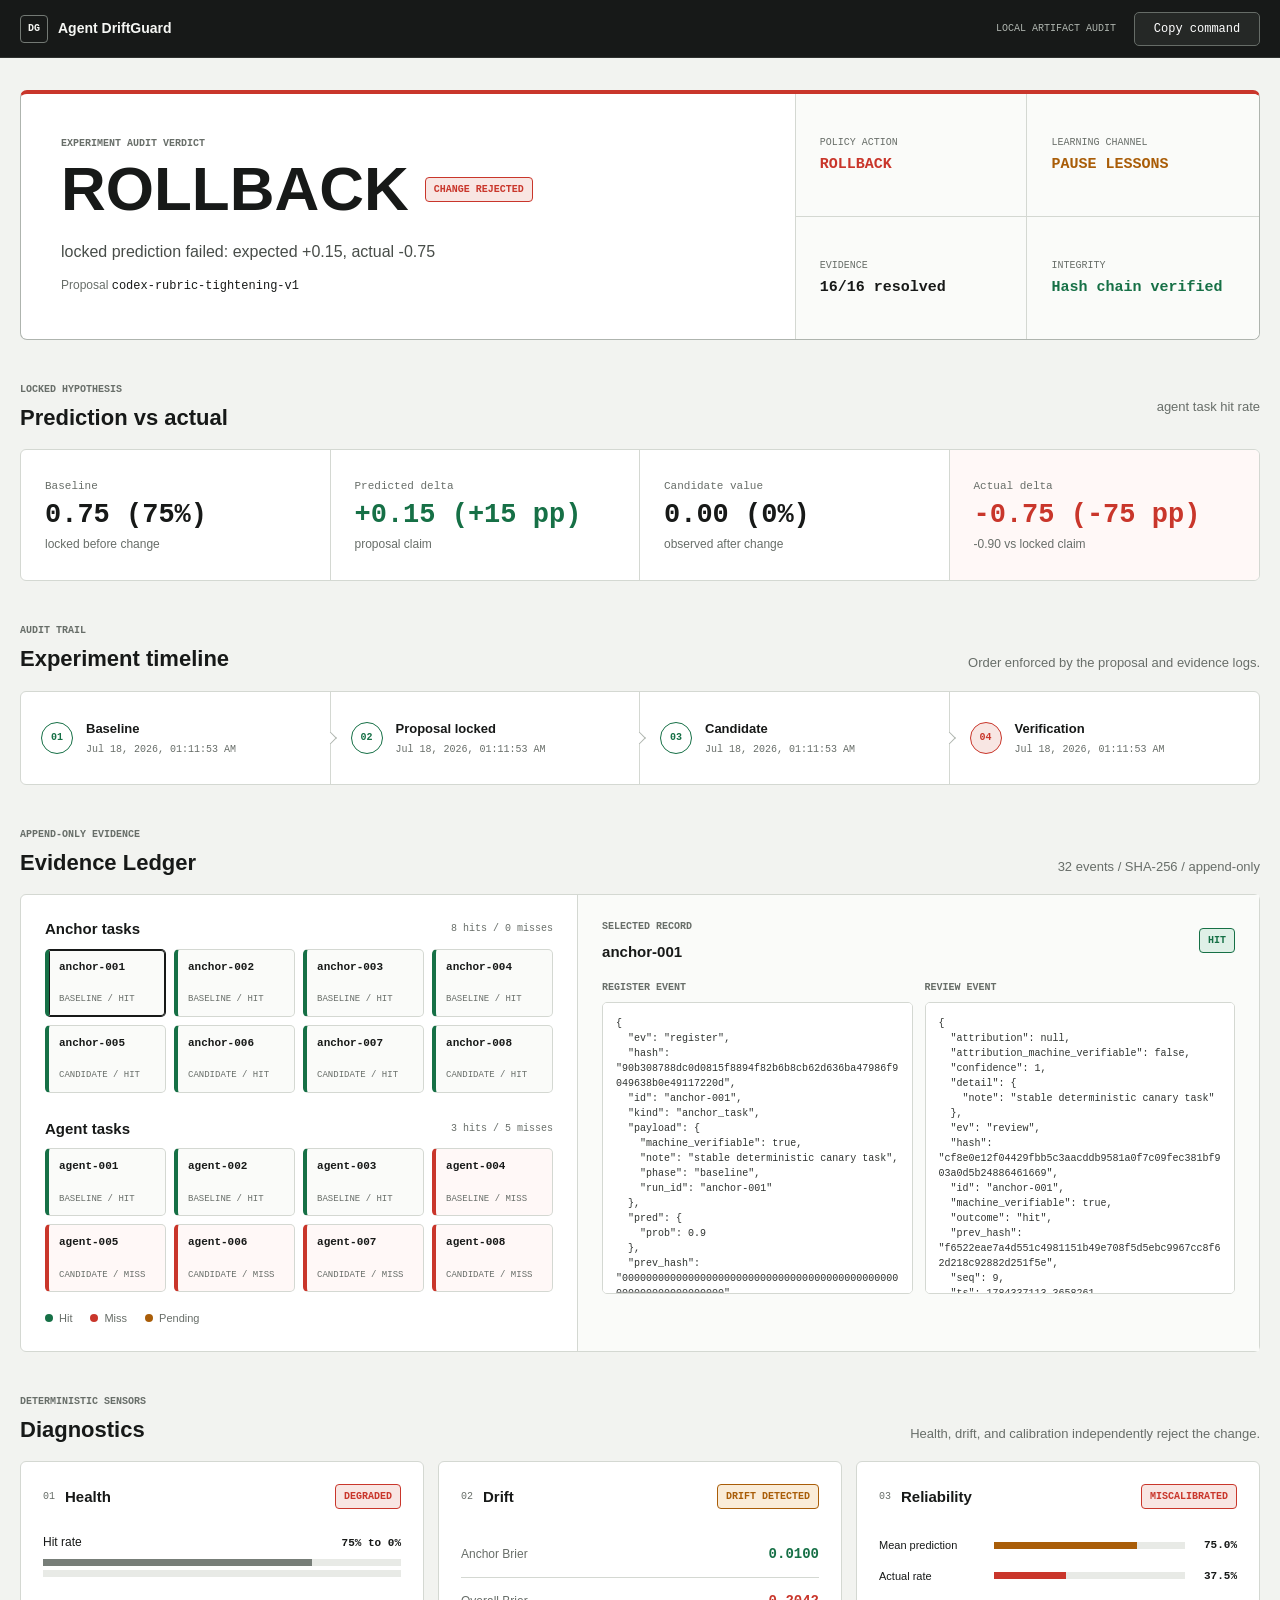
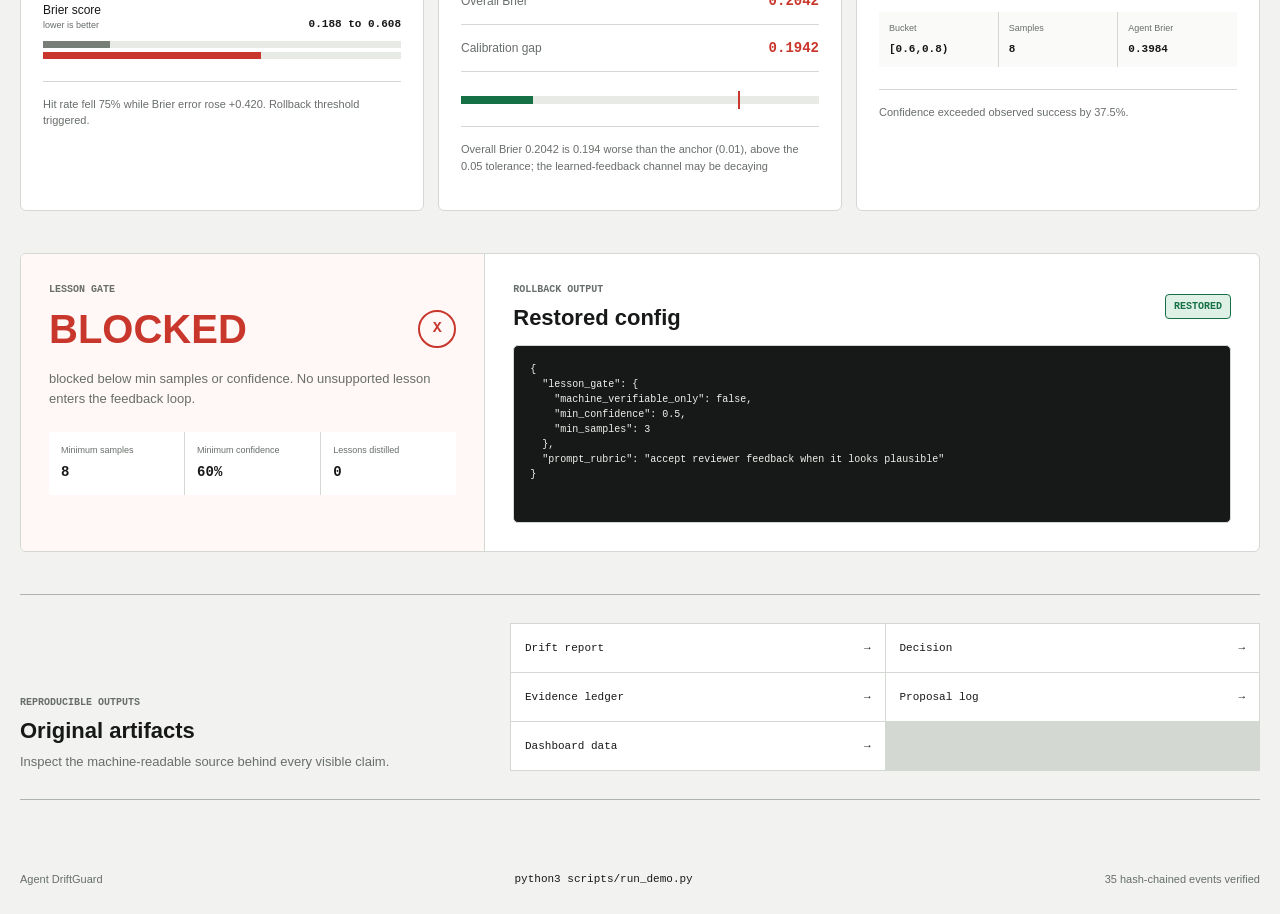
==== web/index.html @ ae014aee "Build Agent DriftGuard submission" ====
<!doctype html>
<html lang="en">
<head>
  <meta charset="utf-8">
  <meta name="viewport" content="width=device-width, initial-scale=1">
  <meta name="color-scheme" content="light">
  <title>Agent DriftGuard | Experiment Audit</title>
  <link rel="stylesheet" href="styles.css">
  <script defer src="../artifacts/dashboard-data.js"></script>
  <script defer src="app.js"></script>
</head>
<body>
  <header class="app-header">
    <div class="header-inner">
      <a class="brand" href="#top" aria-label="Agent DriftGuard home">
        <span class="brand-mark" aria-hidden="true">DG</span>
        <span>Agent DriftGuard</span>
      </a>
      <div class="header-actions">
        <span class="local-label">LOCAL ARTIFACT AUDIT</span>
        <button class="copy-button" id="copy-command" type="button" title="Copy demo command">
          Copy command
        </button>
      </div>
    </div>
  </header>

  <main id="top">
    <div class="data-alert" id="data-alert" role="alert" hidden>
      <strong>Dashboard data unavailable.</strong>
      <span id="data-alert-detail">Expected ../artifacts/dashboard-data.js to define window.DRIFTGUARD_DATA.</span>
    </div>

    <section class="verdict-band" id="verdict-band" aria-labelledby="verdict-heading">
      <div class="verdict-main">
        <p class="eyebrow">EXPERIMENT AUDIT VERDICT</p>
        <div class="verdict-heading-row">
          <h1 id="verdict-heading">Loading verdict</h1>
          <span class="status-badge status-danger" id="proposal-status">PENDING</span>
        </div>
        <p class="verdict-summary" id="verdict-summary">Reading deterministic evidence from local artifacts.</p>
        <p class="experiment-id">Proposal <code id="proposal-id">Unavailable</code></p>
      </div>
      <dl class="verdict-facts" aria-label="Verdict summary">
        <div>
          <dt>Policy action</dt>
          <dd class="danger-text" id="action-value">ROLLBACK</dd>
        </div>
        <div>
          <dt>Learning channel</dt>
          <dd class="warning-text" id="lesson-action">PAUSE LESSONS</dd>
        </div>
        <div>
          <dt>Evidence</dt>
          <dd id="resolution-count">--/-- resolved</dd>
        </div>
        <div>
          <dt>Integrity</dt>
          <dd class="success-text" id="chain-status">Checking hash chain</dd>
        </div>
      </dl>
    </section>

    <section class="prediction-section" aria-labelledby="prediction-title">
      <div class="section-heading compact-heading">
        <div>
          <p class="eyebrow">LOCKED HYPOTHESIS</p>
          <h2 id="prediction-title">Prediction vs actual</h2>
        </div>
        <p id="metric-name">Metric unavailable</p>
      </div>
      <div class="metric-strip">
        <div class="metric-cell">
          <span class="metric-label">Baseline</span>
          <strong id="baseline-value">--</strong>
          <span class="metric-note">locked before change</span>
        </div>
        <div class="metric-cell">
          <span class="metric-label">Predicted delta</span>
          <strong class="success-text" id="predicted-delta">--</strong>
          <span class="metric-note">proposal claim</span>
        </div>
        <div class="metric-cell">
          <span class="metric-label">Candidate value</span>
          <strong id="candidate-value">--</strong>
          <span class="metric-note">observed after change</span>
        </div>
        <div class="metric-cell metric-cell-alert">
          <span class="metric-label">Actual delta</span>
          <strong class="danger-text" id="actual-delta">--</strong>
          <span class="metric-note" id="prediction-miss">awaiting verification</span>
        </div>
      </div>
    </section>

    <section class="timeline-section" aria-labelledby="timeline-title">
      <div class="section-heading">
        <div>
          <p class="eyebrow">AUDIT TRAIL</p>
          <h2 id="timeline-title">Experiment timeline</h2>
        </div>
        <p>Order enforced by the proposal and evidence logs.</p>
      </div>
      <ol class="timeline">
        <li class="timeline-step is-complete">
          <span class="step-index">01</span>
          <div><strong>Baseline</strong><span id="time-baseline">Timestamp unavailable</span></div>
        </li>
        <li class="timeline-step is-complete">
          <span class="step-index">02</span>
          <div><strong>Proposal locked</strong><span id="time-proposal">Timestamp unavailable</span></div>
        </li>
        <li class="timeline-step is-complete">
          <span class="step-index">03</span>
          <div><strong>Candidate</strong><span id="time-candidate">Timestamp unavailable</span></div>
        </li>
        <li class="timeline-step is-danger" id="verification-step">
          <span class="step-index">04</span>
          <div><strong>Verification</strong><span id="time-verification">Timestamp unavailable</span></div>
        </li>
      </ol>
    </section>

    <section class="ledger-section" aria-labelledby="ledger-title">
      <div class="section-heading">
        <div>
          <p class="eyebrow">APPEND-ONLY EVIDENCE</p>
          <h2 id="ledger-title">Evidence Ledger</h2>
        </div>
        <p id="ledger-meta">Waiting for ledger events.</p>
      </div>
      <div class="ledger-layout">
        <div class="ledger-matrix" aria-label="Evidence records">
          <div class="ledger-group">
            <div class="group-heading">
              <h3>Anchor tasks</h3>
              <span id="anchor-summary">0 records</span>
            </div>
            <div class="evidence-grid" id="anchor-grid"></div>
          </div>
          <div class="ledger-group">
            <div class="group-heading">
              <h3>Agent tasks</h3>
              <span id="agent-summary">0 records</span>
            </div>
            <div class="evidence-grid" id="agent-grid"></div>
          </div>
          <div class="ledger-legend" aria-label="Evidence status legend">
            <span><i class="legend-dot hit"></i>Hit</span>
            <span><i class="legend-dot miss"></i>Miss</span>
            <span><i class="legend-dot pending"></i>Pending</span>
          </div>
        </div>

        <aside class="event-inspector" aria-labelledby="inspector-title">
          <div class="inspector-header">
            <div>
              <p class="eyebrow">SELECTED RECORD</p>
              <h3 id="inspector-title">Select an evidence tile</h3>
            </div>
            <span class="status-badge status-neutral" id="inspector-outcome">EMPTY</span>
          </div>
          <div class="event-columns">
            <div>
              <h4>Register event</h4>
              <pre id="register-event">No register event selected.</pre>
            </div>
            <div>
              <h4>Review event</h4>
              <pre id="review-event">No review event selected.</pre>
            </div>
          </div>
        </aside>
      </div>
    </section>

    <section class="diagnostics-section" aria-labelledby="diagnostics-title">
      <div class="section-heading">
        <div>
          <p class="eyebrow">DETERMINISTIC SENSORS</p>
          <h2 id="diagnostics-title">Diagnostics</h2>
        </div>
        <p id="diagnostics-summary">Health, drift, and calibration evaluate the change independently.</p>
      </div>
      <div class="diagnostic-grid">
        <article class="diagnostic-card">
          <div class="card-heading">
            <div><span class="card-index">01</span><h3>Health</h3></div>
            <span class="status-badge status-danger" id="health-status">DEGRADED</span>
          </div>
          <div class="comparison-block">
            <div class="comparison-label"><span>Hit rate</span><strong id="hit-rate-values">-- to --</strong></div>
            <div class="bar-track"><span class="bar prior" id="hit-rate-prior-bar"></span></div>
            <div class="bar-track"><span class="bar danger" id="hit-rate-recent-bar"></span></div>
          </div>
          <div class="comparison-block">
            <div class="comparison-label"><span>Brier score <small>lower is better</small></span><strong id="brier-values">-- to --</strong></div>
            <div class="bar-track"><span class="bar prior" id="brier-prior-bar"></span></div>
            <div class="bar-track"><span class="bar danger" id="brier-recent-bar"></span></div>
          </div>
          <p class="diagnostic-note" id="health-note">Health signals unavailable.</p>
        </article>

        <article class="diagnostic-card">
          <div class="card-heading">
            <div><span class="card-index">02</span><h3>Drift</h3></div>
            <span class="status-badge status-warning" id="drift-status">CHECKING</span>
          </div>
          <dl class="stat-list">
            <div><dt>Anchor Brier</dt><dd class="success-text" id="anchor-brier">--</dd></div>
            <div><dt>Overall Brier</dt><dd class="danger-text" id="overall-brier">--</dd></div>
            <div><dt>Calibration gap</dt><dd class="danger-text" id="drift-gap">--</dd></div>
          </dl>
          <div class="gap-scale" aria-hidden="true">
            <span class="gap-tolerance"></span>
            <span class="gap-marker" id="gap-marker"></span>
          </div>
          <p class="diagnostic-note" id="drift-note">Drift signals unavailable.</p>
        </article>

        <article class="diagnostic-card">
          <div class="card-heading">
            <div><span class="card-index">03</span><h3>Reliability</h3></div>
            <span class="status-badge status-danger" id="reliability-status">MISCALIBRATED</span>
          </div>
          <div class="reliability-chart" aria-label="Predicted versus actual success rate">
            <div class="reliability-row">
              <span>Mean prediction</span>
              <div class="bar-track"><span class="bar warning" id="reliability-pred-bar"></span></div>
              <strong id="reliability-pred">--</strong>
            </div>
            <div class="reliability-row">
              <span>Actual rate</span>
              <div class="bar-track"><span class="bar danger" id="reliability-actual-bar"></span></div>
              <strong id="reliability-actual">--</strong>
            </div>
          </div>
          <dl class="mini-stats">
            <div><dt>Bucket</dt><dd id="reliability-bucket">--</dd></div>
            <div><dt>Samples</dt><dd id="reliability-samples">--</dd></div>
            <div><dt>Agent Brier</dt><dd id="agent-brier">--</dd></div>
          </dl>
          <p class="diagnostic-note" id="reliability-note">Reliability data unavailable.</p>
        </article>
      </div>
    </section>

    <section class="decision-section" aria-labelledby="decision-title">
      <div class="lesson-panel" id="lesson-panel">
        <p class="eyebrow">LESSON GATE</p>
        <div class="gate-verdict" id="gate-verdict">
          <h2 id="decision-title">BLOCKED</h2>
          <span class="gate-icon" id="gate-icon" aria-hidden="true">X</span>
        </div>
        <p id="lesson-gate-reason">No lesson enters the feedback loop.</p>
        <dl class="gate-stats">
          <div><dt>Minimum samples</dt><dd id="minimum-samples">--</dd></div>
          <div><dt>Minimum confidence</dt><dd id="minimum-confidence">--</dd></div>
          <div><dt>Lessons distilled</dt><dd id="lessons-distilled">--</dd></div>
        </dl>
      </div>
      <div class="config-panel">
        <div class="section-heading compact-heading">
          <div>
            <p class="eyebrow" id="config-eyebrow">ROLLBACK OUTPUT</p>
            <h2 id="config-title">Restored config</h2>
          </div>
          <span class="status-badge status-success" id="config-status">RESTORED</span>
        </div>
        <pre id="restored-config">Restored config unavailable.</pre>
      </div>
    </section>

    <section class="artifacts-section" aria-labelledby="artifacts-title">
      <div>
        <p class="eyebrow">REPRODUCIBLE OUTPUTS</p>
        <h2 id="artifacts-title">Original artifacts</h2>
        <p>Inspect the machine-readable source behind every visible claim.</p>
      </div>
      <nav class="artifact-links" aria-label="Original artifact files">
        <a href="../artifacts/drift-report.json">Drift report <span aria-hidden="true">&rarr;</span></a>
        <a href="../artifacts/decision.md">Decision <span aria-hidden="true">&rarr;</span></a>
        <a href="../artifacts/demo-ledger.jsonl">Evidence ledger <span aria-hidden="true">&rarr;</span></a>
        <a href="../artifacts/proposal-log.jsonl">Proposal log <span aria-hidden="true">&rarr;</span></a>
        <a href="../artifacts/dashboard-data.js">Dashboard data <span aria-hidden="true">&rarr;</span></a>
      </nav>
    </section>
  </main>

  <footer>
    <span>Agent DriftGuard</span>
    <code id="command-display">python3 scripts/run_demo.py</code>
    <span id="integrity-footer">Local deterministic audit</span>
  </footer>

  <noscript>
    <div class="noscript-message">JavaScript is required to render the local audit artifact.</div>
  </noscript>
</body>
</html>
---- web/styles.css ----
:root {
  --bg: #f2f3f0;
  --surface: #ffffff;
  --surface-muted: #e8eae6;
  --ink: #171918;
  --muted: #686e69;
  --line: #d4d8d2;
  --line-strong: #aeb4ae;
  --danger: #c9362b;
  --danger-soft: #f8e6e3;
  --warning: #a95d08;
  --warning-soft: #faecd8;
  --success: #167046;
  --success-soft: #dff0e7;
  --neutral: #4f5651;
  --mono: "SFMono-Regular", Consolas, "Liberation Mono", monospace;
  --sans: Inter, ui-sans-serif, -apple-system, BlinkMacSystemFont, "Segoe UI", sans-serif;
}

* {
  box-sizing: border-box;
}

html {
  scroll-behavior: smooth;
}

body {
  margin: 0;
  background: var(--bg);
  color: var(--ink);
  font-family: var(--sans);
  font-size: 15px;
  line-height: 1.5;
}

button,
a {
  font: inherit;
}

button:focus-visible,
a:focus-visible {
  outline: 3px solid rgba(22, 112, 70, 0.28);
  outline-offset: 2px;
}

.app-header {
  position: sticky;
  top: 0;
  z-index: 20;
  height: 58px;
  border-bottom: 1px solid #2e312f;
  background: #171918;
  color: #f6f7f4;
}

.header-inner {
  width: min(1240px, calc(100% - 40px));
  height: 100%;
  margin: 0 auto;
  display: flex;
  align-items: center;
  justify-content: space-between;
  gap: 24px;
}

.brand {
  display: inline-flex;
  align-items: center;
  gap: 10px;
  color: inherit;
  font-size: 14px;
  font-weight: 680;
  text-decoration: none;
}

.brand-mark {
  display: grid;
  width: 28px;
  height: 28px;
  place-items: center;
  border: 1px solid #737974;
  border-radius: 4px;
  font-family: var(--mono);
  font-size: 10px;
  letter-spacing: 0;
}

.header-actions {
  display: flex;
  align-items: center;
  gap: 18px;
}

.local-label {
  color: #aeb4ae;
  font-family: var(--mono);
  font-size: 10px;
  letter-spacing: 0;
}

.copy-button {
  width: 126px;
  height: 34px;
  border: 1px solid #666c67;
  border-radius: 5px;
  background: #252826;
  color: #ffffff;
  cursor: pointer;
  font-family: var(--mono);
  font-size: 12px;
}

.copy-button:hover {
  border-color: #aeb4ae;
  background: #303431;
}

main,
footer {
  width: min(1240px, calc(100% - 40px));
  margin-inline: auto;
}

main {
  padding: 32px 0 44px;
}

.data-alert {
  display: flex;
  gap: 10px;
  margin-bottom: 20px;
  padding: 13px 16px;
  border: 1px solid var(--danger);
  border-radius: 6px;
  background: var(--danger-soft);
  color: #72231d;
}

.data-alert[hidden] {
  display: none;
}

.verdict-band {
  display: grid;
  grid-template-columns: minmax(0, 1.25fr) minmax(420px, 0.75fr);
  min-height: 250px;
  overflow: hidden;
  border: 1px solid var(--line-strong);
  border-top: 4px solid var(--danger);
  border-radius: 7px;
  background: var(--surface);
}

.verdict-band.is-success {
  border-top-color: var(--success);
}

.verdict-main {
  display: flex;
  min-width: 0;
  flex-direction: column;
  justify-content: center;
  padding: 34px 40px 36px;
}

.eyebrow {
  margin: 0 0 8px;
  color: var(--muted);
  font-family: var(--mono);
  font-size: 10px;
  font-weight: 700;
  letter-spacing: 0;
}

.verdict-heading-row {
  display: flex;
  align-items: center;
  gap: 16px;
}

h1,
h2,
h3,
h4,
p {
  overflow-wrap: anywhere;
}

h1,
h2,
h3,
h4 {
  margin: 0;
  letter-spacing: 0;
}

h1 {
  font-size: 62px;
  font-weight: 760;
  line-height: 0.98;
}

h2 {
  font-size: 22px;
  line-height: 1.2;
}

h3 {
  font-size: 15px;
  line-height: 1.3;
}

h4 {
  font-family: var(--mono);
  font-size: 10px;
  text-transform: uppercase;
}

.verdict-summary {
  max-width: 700px;
  margin: 20px 0 12px;
  color: #484d49;
  font-size: 16px;
}

.experiment-id {
  margin: 0;
  color: var(--muted);
  font-size: 12px;
}

code,
pre {
  font-family: var(--mono);
}

.experiment-id code {
  color: var(--ink);
}

.verdict-facts {
  display: grid;
  grid-template-columns: 1fr 1fr;
  margin: 0;
  border-left: 1px solid var(--line);
  background: #fafbf9;
}

.verdict-facts > div {
  display: flex;
  min-width: 0;
  min-height: 112px;
  flex-direction: column;
  justify-content: center;
  padding: 20px 24px;
  border-bottom: 1px solid var(--line);
}

.verdict-facts > div:nth-child(odd) {
  border-right: 1px solid var(--line);
}

.verdict-facts > div:nth-last-child(-n + 2) {
  border-bottom: 0;
}

dt,
.metric-label,
.metric-note {
  color: var(--muted);
}

.verdict-facts dt {
  margin-bottom: 6px;
  font-family: var(--mono);
  font-size: 10px;
  text-transform: uppercase;
}

.verdict-facts dd {
  margin: 0;
  font-family: var(--mono);
  font-size: 15px;
  font-weight: 700;
  line-height: 1.25;
}

.status-badge {
  display: inline-flex;
  min-height: 25px;
  flex: 0 0 auto;
  align-items: center;
  justify-content: center;
  padding: 4px 8px;
  border: 1px solid currentColor;
  border-radius: 4px;
  font-family: var(--mono);
  font-size: 10px;
  font-weight: 700;
  letter-spacing: 0;
}

.status-danger { background: var(--danger-soft); color: var(--danger); }
.status-warning { background: var(--warning-soft); color: var(--warning); }
.status-success { background: var(--success-soft); color: var(--success); }
.status-neutral { background: var(--surface-muted); color: var(--neutral); }
.danger-text { color: var(--danger) !important; }
.warning-text { color: var(--warning) !important; }
.success-text { color: var(--success) !important; }

.prediction-section,
.timeline-section,
.ledger-section,
.diagnostics-section,
.decision-section,
.artifacts-section {
  margin-top: 42px;
}

.section-heading {
  display: flex;
  align-items: end;
  justify-content: space-between;
  gap: 24px;
  margin-bottom: 18px;
}

.section-heading > p {
  max-width: 500px;
  margin: 0;
  color: var(--muted);
  font-size: 13px;
  text-align: right;
}

.compact-heading {
  align-items: center;
}

.metric-strip {
  display: grid;
  grid-template-columns: repeat(4, minmax(0, 1fr));
  overflow: hidden;
  border: 1px solid var(--line);
  border-radius: 6px;
  background: var(--surface);
}

.metric-cell {
  display: flex;
  min-width: 0;
  min-height: 130px;
  flex-direction: column;
  justify-content: center;
  padding: 20px 24px;
  border-right: 1px solid var(--line);
}

.metric-cell:last-child {
  border-right: 0;
}

.metric-cell-alert {
  background: #fff8f7;
}

.metric-cell-alert.is-success {
  background: #f3faf6;
}

.metric-label {
  font-family: var(--mono);
  font-size: 11px;
}

.metric-cell strong {
  margin: 5px 0 3px;
  font-family: var(--mono);
  font-size: 27px;
  line-height: 1.2;
}

.metric-note {
  min-height: 18px;
  font-size: 12px;
}

.timeline {
  display: grid;
  grid-template-columns: repeat(4, minmax(0, 1fr));
  margin: 0;
  padding: 0;
  border: 1px solid var(--line);
  border-radius: 6px;
  background: var(--surface);
  list-style: none;
}

.timeline-step {
  position: relative;
  display: grid;
  min-width: 0;
  min-height: 92px;
  grid-template-columns: 34px minmax(0, 1fr);
  align-items: center;
  gap: 11px;
  padding: 17px 20px;
  border-right: 1px solid var(--line);
}

.timeline-step:last-child {
  border-right: 0;
}

.timeline-step::after {
  position: absolute;
  top: 50%;
  right: -5px;
  z-index: 2;
  width: 8px;
  height: 8px;
  border-top: 1px solid var(--line-strong);
  border-right: 1px solid var(--line-strong);
  background: var(--surface);
  content: "";
  transform: translateY(-50%) rotate(45deg);
}

.timeline-step:last-child::after {
  display: none;
}

.step-index {
  display: grid;
  width: 32px;
  height: 32px;
  place-items: center;
  border: 1px solid var(--success);
  border-radius: 50%;
  color: var(--success);
  font-family: var(--mono);
  font-size: 10px;
  font-weight: 700;
}

.timeline-step.is-danger .step-index {
  border-color: var(--danger);
  background: var(--danger-soft);
  color: var(--danger);
}

.timeline-step.is-success .step-index {
  border-color: var(--success);
  background: var(--success-soft);
  color: var(--success);
}

.timeline-step div {
  display: flex;
  min-width: 0;
  flex-direction: column;
  gap: 3px;
}

.timeline-step strong {
  font-size: 13px;
}

.timeline-step div span {
  overflow: hidden;
  color: var(--muted);
  font-family: var(--mono);
  font-size: 10px;
  text-overflow: ellipsis;
  white-space: nowrap;
}

.ledger-layout {
  display: grid;
  grid-template-columns: minmax(0, 0.9fr) minmax(470px, 1.1fr);
  border: 1px solid var(--line);
  border-radius: 6px;
  background: var(--surface);
}

.ledger-matrix {
  min-width: 0;
  padding: 24px;
  border-right: 1px solid var(--line);
}

.ledger-group + .ledger-group {
  margin-top: 26px;
}

.group-heading {
  display: flex;
  align-items: center;
  justify-content: space-between;
  margin-bottom: 10px;
}

.group-heading span {
  color: var(--muted);
  font-family: var(--mono);
  font-size: 10px;
}

.evidence-grid {
  display: grid;
  grid-template-columns: repeat(4, minmax(0, 1fr));
  gap: 8px;
  min-height: 144px;
}

.evidence-tile {
  display: flex;
  min-width: 0;
  height: 68px;
  flex-direction: column;
  justify-content: space-between;
  padding: 9px 10px;
  border: 1px solid var(--line);
  border-radius: 5px;
  background: #fafbf9;
  color: var(--ink);
  text-align: left;
  cursor: pointer;
}

.evidence-tile:hover,
.evidence-tile.is-selected {
  border-color: var(--ink);
}

.evidence-tile.is-selected {
  box-shadow: inset 0 0 0 1px var(--ink);
}

.evidence-tile[data-outcome="hit"] {
  border-left: 4px solid var(--success);
}

.evidence-tile[data-outcome="miss"] {
  border-left: 4px solid var(--danger);
  background: #fff8f7;
}

.evidence-tile[data-outcome="pending"] {
  border-left: 4px solid var(--warning);
}

.tile-id,
.tile-meta {
  overflow: hidden;
  font-family: var(--mono);
  text-overflow: ellipsis;
  white-space: nowrap;
}

.tile-id {
  font-size: 11px;
  font-weight: 700;
}

.tile-meta {
  color: var(--muted);
  font-size: 9px;
  text-transform: uppercase;
}

.ledger-legend {
  display: flex;
  gap: 18px;
  margin-top: 18px;
  color: var(--muted);
  font-size: 11px;
}

.ledger-legend span {
  display: inline-flex;
  align-items: center;
  gap: 6px;
}

.legend-dot {
  width: 8px;
  height: 8px;
  border-radius: 50%;
}

.legend-dot.hit { background: var(--success); }
.legend-dot.miss { background: var(--danger); }
.legend-dot.pending { background: var(--warning); }

.event-inspector {
  min-width: 0;
  padding: 24px;
  background: #fafbf9;
}

.inspector-header,
.card-heading {
  display: flex;
  align-items: center;
  justify-content: space-between;
  gap: 16px;
}

.event-columns {
  display: grid;
  grid-template-columns: 1fr 1fr;
  gap: 12px;
  margin-top: 18px;
}

.event-columns h4 {
  margin-bottom: 7px;
  color: var(--muted);
}

.event-columns pre,
.config-panel pre {
  margin: 0;
  overflow: auto;
  border: 1px solid var(--line);
  border-radius: 5px;
  background: var(--surface);
  color: #303431;
  font-size: 10px;
  line-height: 1.5;
  white-space: pre-wrap;
  overflow-wrap: anywhere;
}

.event-columns pre {
  height: 292px;
  padding: 13px;
}

.diagnostic-grid {
  display: grid;
  grid-template-columns: repeat(3, minmax(0, 1fr));
  gap: 14px;
}

.diagnostic-card {
  min-width: 0;
  min-height: 350px;
  padding: 22px;
  border: 1px solid var(--line);
  border-radius: 6px;
  background: var(--surface);
}

.card-heading > div {
  display: flex;
  align-items: center;
  gap: 10px;
}

.card-index {
  color: var(--muted);
  font-family: var(--mono);
  font-size: 10px;
}

.comparison-block {
  margin-top: 24px;
}

.comparison-label {
  display: flex;
  align-items: end;
  justify-content: space-between;
  gap: 16px;
  margin-bottom: 8px;
  font-size: 12px;
}

.comparison-label span {
  display: flex;
  flex-direction: column;
}

.comparison-label small {
  color: var(--muted);
  font-size: 9px;
}

.comparison-label strong {
  font-family: var(--mono);
  font-size: 11px;
}

.bar-track {
  width: 100%;
  height: 7px;
  overflow: hidden;
  background: var(--surface-muted);
}

.comparison-block .bar-track + .bar-track {
  margin-top: 4px;
}

.bar {
  display: block;
  width: 0;
  height: 100%;
  transition: width 360ms ease;
}

.bar.prior { background: #777e78; }
.bar.danger { background: var(--danger); }
.bar.warning { background: var(--warning); }

.diagnostic-note {
  margin: 22px 0 0;
  padding-top: 14px;
  border-top: 1px solid var(--line);
  color: var(--muted);
  font-size: 11px;
}

.stat-list {
  margin: 22px 0 0;
}

.stat-list > div {
  display: flex;
  align-items: center;
  justify-content: space-between;
  min-height: 47px;
  border-bottom: 1px solid var(--line);
}

.stat-list dt {
  font-size: 12px;
}

.stat-list dd {
  margin: 0;
  font-family: var(--mono);
  font-size: 14px;
  font-weight: 700;
}

.gap-scale {
  position: relative;
  height: 8px;
  margin-top: 24px;
  background: var(--surface-muted);
}

.gap-tolerance {
  display: block;
  width: 20%;
  height: 100%;
  background: var(--success);
}

.gap-marker {
  position: absolute;
  top: -5px;
  left: 0;
  width: 2px;
  height: 18px;
  background: var(--danger);
}

.reliability-chart {
  margin-top: 28px;
}

.reliability-row {
  display: grid;
  grid-template-columns: 105px minmax(0, 1fr) 42px;
  align-items: center;
  gap: 10px;
  margin-top: 14px;
  font-size: 11px;
}

.reliability-row strong {
  font-family: var(--mono);
  font-size: 11px;
  text-align: right;
}

.mini-stats {
  display: grid;
  grid-template-columns: repeat(3, 1fr);
  gap: 1px;
  margin: 28px 0 0;
  background: var(--line);
}

.mini-stats > div {
  min-width: 0;
  padding: 10px;
  background: #fafbf9;
}

.mini-stats dt {
  font-size: 9px;
}

.mini-stats dd {
  margin: 5px 0 0;
  overflow: hidden;
  font-family: var(--mono);
  font-size: 11px;
  font-weight: 700;
  text-overflow: ellipsis;
  white-space: nowrap;
}

.decision-section {
  display: grid;
  grid-template-columns: 0.75fr 1.25fr;
  overflow: hidden;
  border: 1px solid var(--line);
  border-radius: 6px;
  background: var(--surface);
}

.lesson-panel,
.config-panel {
  min-width: 0;
  padding: 28px;
}

.lesson-panel {
  border-right: 1px solid var(--line);
  background: #fff8f7;
}

.lesson-panel.is-success {
  background: #f3faf6;
}

.lesson-panel.is-success .gate-verdict h2,
.lesson-panel.is-success .gate-icon {
  border-color: var(--success);
  color: var(--success);
}

.gate-verdict {
  display: flex;
  align-items: center;
  justify-content: space-between;
  gap: 20px;
}

.gate-verdict h2 {
  color: var(--danger);
  font-size: 40px;
}

.gate-icon {
  display: grid;
  width: 38px;
  height: 38px;
  place-items: center;
  border: 2px solid var(--danger);
  border-radius: 50%;
  color: var(--danger);
  font-family: var(--mono);
  font-weight: 700;
}

.lesson-panel > p:not(.eyebrow) {
  margin: 16px 0 0;
  color: var(--muted);
  font-size: 13px;
}

.gate-stats {
  display: grid;
  grid-template-columns: repeat(3, 1fr);
  gap: 1px;
  margin: 24px 0 0;
  background: var(--line);
}

.gate-stats > div {
  min-width: 0;
  padding: 12px;
  background: var(--surface);
}

.gate-stats dt {
  font-size: 9px;
}

.gate-stats dd {
  margin: 4px 0 0;
  font-family: var(--mono);
  font-size: 14px;
  font-weight: 700;
}

.config-panel .section-heading {
  margin-bottom: 14px;
}

.config-panel pre {
  height: 178px;
  padding: 16px;
  background: #171918;
  color: #eef1ec;
}

.artifacts-section {
  display: grid;
  grid-template-columns: 0.75fr 1.25fr;
  gap: 40px;
  align-items: end;
  padding: 28px 0;
  border-top: 1px solid var(--line-strong);
  border-bottom: 1px solid var(--line-strong);
}

.artifacts-section p:last-child {
  margin: 8px 0 0;
  color: var(--muted);
  font-size: 13px;
}

.artifact-links {
  display: grid;
  grid-template-columns: repeat(2, minmax(0, 1fr));
  gap: 1px;
  background: var(--line);
  border: 1px solid var(--line);
}

.artifact-links a {
  display: flex;
  min-height: 48px;
  align-items: center;
  justify-content: space-between;
  gap: 16px;
  padding: 11px 14px;
  background: var(--surface);
  color: var(--ink);
  font-family: var(--mono);
  font-size: 11px;
  text-decoration: none;
}

.artifact-links a:hover {
  background: #fafbf9;
  color: var(--success);
}

footer {
  display: flex;
  min-height: 70px;
  align-items: center;
  justify-content: space-between;
  gap: 20px;
  color: var(--muted);
  font-size: 11px;
}

footer code {
  color: var(--ink);
}

.noscript-message {
  position: fixed;
  right: 16px;
  bottom: 16px;
  left: 16px;
  z-index: 50;
  padding: 14px;
  border: 1px solid var(--danger);
  background: var(--danger-soft);
  color: var(--danger);
}

@media (max-width: 980px) {
  .verdict-band,
  .ledger-layout,
  .decision-section {
    grid-template-columns: 1fr;
  }

  .verdict-facts,
  .ledger-matrix,
  .lesson-panel {
    border-left: 0;
    border-right: 0;
  }

  .verdict-facts {
    border-top: 1px solid var(--line);
  }

  .ledger-matrix,
  .lesson-panel {
    border-bottom: 1px solid var(--line);
  }

  .diagnostic-grid {
    grid-template-columns: 1fr 1fr;
  }

  .diagnostic-card:last-child {
    grid-column: 1 / -1;
  }

  .artifacts-section {
    grid-template-columns: 1fr;
    gap: 22px;
  }
}

@media (max-width: 720px) {
  .header-inner,
  main,
  footer {
    width: min(100% - 28px, 1240px);
  }

  .local-label {
    display: none;
  }

  main {
    padding-top: 18px;
  }

  .verdict-main {
    padding: 28px 22px;
  }

  .verdict-heading-row {
    align-items: flex-start;
    flex-direction: column;
    gap: 12px;
  }

  h1 {
    font-size: 44px;
  }

  .metric-strip,
  .timeline,
  .diagnostic-grid {
    grid-template-columns: 1fr;
  }

  .metric-cell {
    min-height: 104px;
    border-right: 0;
    border-bottom: 1px solid var(--line);
  }

  .metric-cell:last-child {
    border-bottom: 0;
  }

  .timeline-step {
    min-height: 76px;
    border-right: 0;
    border-bottom: 1px solid var(--line);
  }

  .timeline-step:last-child {
    border-bottom: 0;
  }

  .timeline-step::after {
    top: auto;
    right: 50%;
    bottom: -5px;
    transform: translateX(50%) rotate(135deg);
  }

  .diagnostic-card:last-child {
    grid-column: auto;
  }

  .section-heading {
    align-items: flex-start;
    flex-direction: column;
    gap: 8px;
  }

  .section-heading > p {
    text-align: left;
  }

  .event-columns {
    grid-template-columns: 1fr;
  }

  .event-columns pre {
    height: 230px;
  }

  .artifact-links {
    grid-template-columns: 1fr;
  }

  footer {
    align-items: flex-start;
    flex-direction: column;
    justify-content: center;
    padding: 16px 0;
  }
}

@media (max-width: 440px) {
  .header-inner,
  main,
  footer {
    width: calc(100% - 24px);
  }

  .brand > span:last-child {
    display: none;
  }

  .copy-button {
    width: 122px;
  }

  .verdict-facts {
    grid-template-columns: 1fr;
  }

  .verdict-facts > div {
    min-height: 82px;
    border-right: 0 !important;
    border-bottom: 1px solid var(--line) !important;
  }

  .verdict-facts > div:last-child {
    border-bottom: 0 !important;
  }

  .evidence-grid {
    grid-template-columns: repeat(2, minmax(0, 1fr));
    min-height: 296px;
  }

  .ledger-matrix,
  .event-inspector,
  .diagnostic-card,
  .lesson-panel,
  .config-panel {
    padding: 18px;
  }

  .ledger-legend {
    flex-wrap: wrap;
  }

  .gate-stats,
  .mini-stats {
    grid-template-columns: 1fr;
  }

  .reliability-row {
    grid-template-columns: 92px minmax(0, 1fr) 38px;
  }
}

@media (prefers-reduced-motion: reduce) {
  html {
    scroll-behavior: auto;
  }

  .bar {
    transition: none;
  }
}
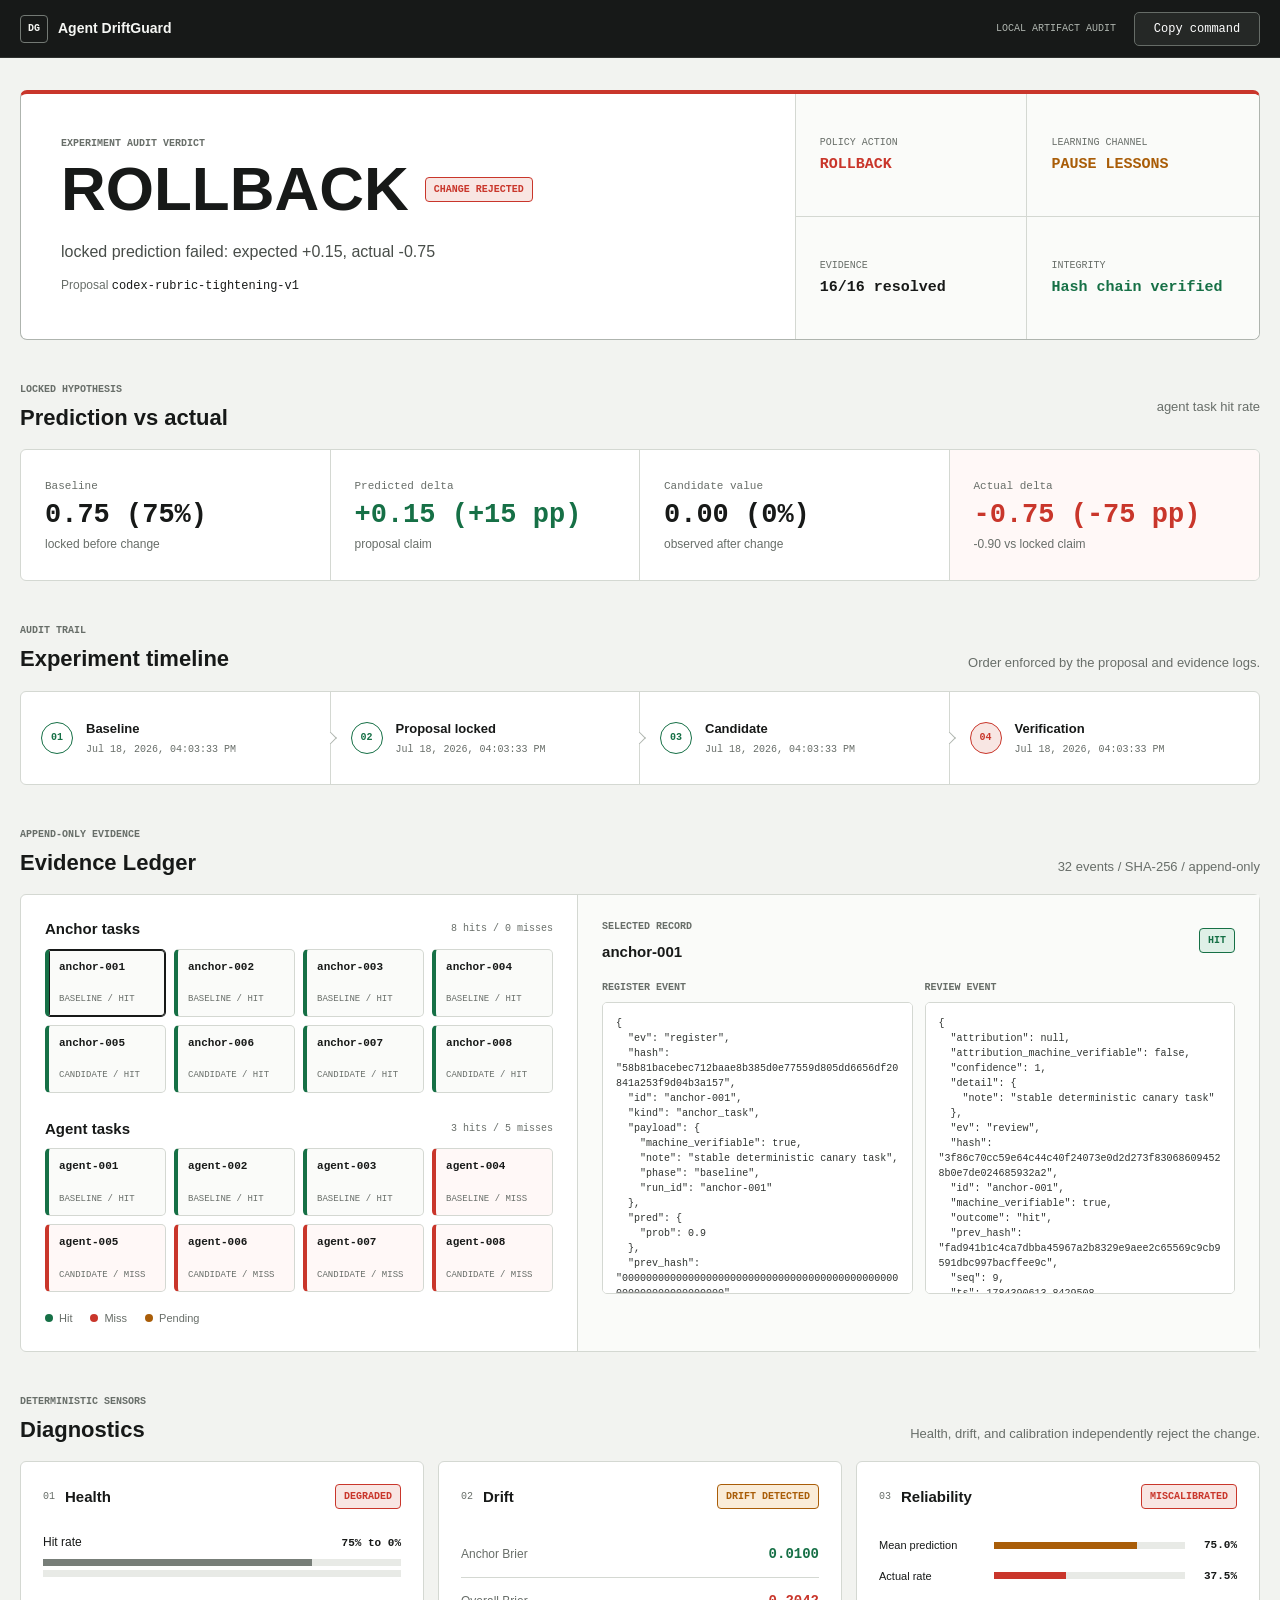
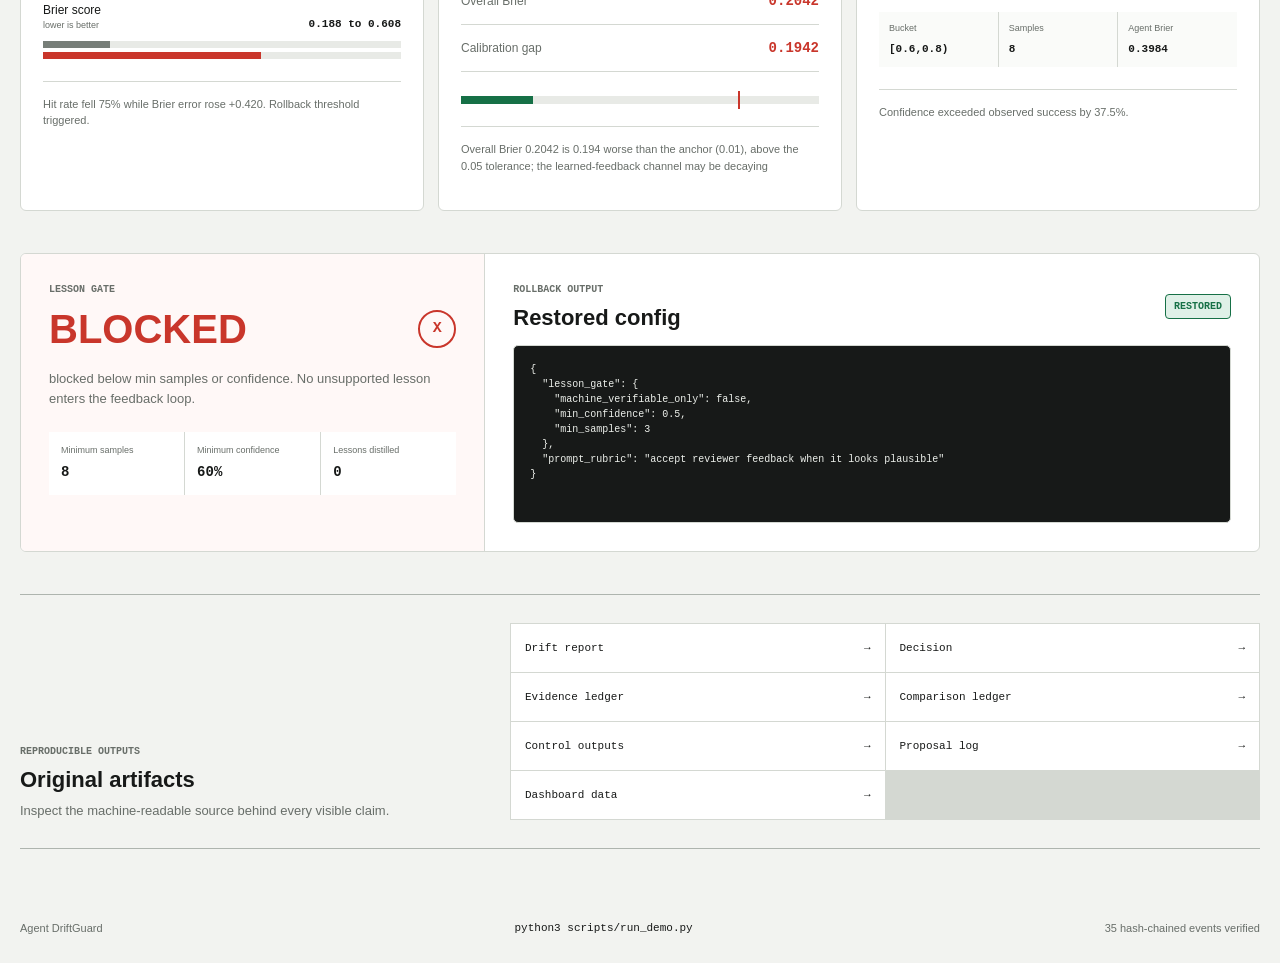
==== commit 827c389f: "Add authoritative experiment and holdout evidence" ====
--- a/web/index.html
+++ b/web/index.html
@@ -18,7 +18,7 @@
       </a>
       <div class="header-actions">
         <span class="local-label">LOCAL ARTIFACT AUDIT</span>
-        <button class="copy-button" id="copy-command" type="button" title="Copy demo command">
+        <button class="copy-button" id="copy-command" type="button" title="Copy reproduction command">
           Copy command
         </button>
       </div>
@@ -73,7 +73,7 @@
         <div class="metric-cell">
           <span class="metric-label">Baseline</span>
           <strong id="baseline-value">--</strong>
-          <span class="metric-note">locked before change</span>
+          <span class="metric-note" id="baseline-note">locked before change</span>
         </div>
         <div class="metric-cell">
           <span class="metric-label">Predicted delta</span>
@@ -83,7 +83,7 @@
         <div class="metric-cell">
           <span class="metric-label">Candidate value</span>
           <strong id="candidate-value">--</strong>
-          <span class="metric-note">observed after change</span>
+          <span class="metric-note" id="candidate-note">observed after change</span>
         </div>
         <div class="metric-cell metric-cell-alert">
           <span class="metric-label">Actual delta</span>
@@ -112,7 +112,7 @@
         </li>
         <li class="timeline-step is-complete">
           <span class="step-index">03</span>
-          <div><strong>Candidate</strong><span id="time-candidate">Timestamp unavailable</span></div>
+          <div><strong id="candidate-step-label">Candidate</strong><span id="time-candidate">Timestamp unavailable</span></div>
         </li>
         <li class="timeline-step is-danger" id="verification-step">
           <span class="step-index">04</span>
@@ -220,25 +220,25 @@
 
         <article class="diagnostic-card">
           <div class="card-heading">
-            <div><span class="card-index">03</span><h3>Reliability</h3></div>
+            <div><span class="card-index">03</span><h3 id="effect-title">Reliability</h3></div>
             <span class="status-badge status-danger" id="reliability-status">MISCALIBRATED</span>
           </div>
           <div class="reliability-chart" aria-label="Predicted versus actual success rate">
             <div class="reliability-row">
-              <span>Mean prediction</span>
+              <span id="effect-primary-label">Mean prediction</span>
               <div class="bar-track"><span class="bar warning" id="reliability-pred-bar"></span></div>
               <strong id="reliability-pred">--</strong>
             </div>
             <div class="reliability-row">
-              <span>Actual rate</span>
+              <span id="effect-secondary-label">Actual rate</span>
               <div class="bar-track"><span class="bar danger" id="reliability-actual-bar"></span></div>
               <strong id="reliability-actual">--</strong>
             </div>
           </div>
           <dl class="mini-stats">
-            <div><dt>Bucket</dt><dd id="reliability-bucket">--</dd></div>
-            <div><dt>Samples</dt><dd id="reliability-samples">--</dd></div>
-            <div><dt>Agent Brier</dt><dd id="agent-brier">--</dd></div>
+            <div><dt id="effect-stat-one-label">Bucket</dt><dd id="reliability-bucket">--</dd></div>
+            <div><dt id="effect-stat-two-label">Samples</dt><dd id="reliability-samples">--</dd></div>
+            <div><dt id="effect-stat-three-label">Agent Brier</dt><dd id="agent-brier">--</dd></div>
           </dl>
           <p class="diagnostic-note" id="reliability-note">Reliability data unavailable.</p>
         </article>
@@ -281,6 +281,8 @@
         <a href="../artifacts/drift-report.json">Drift report <span aria-hidden="true">&rarr;</span></a>
         <a href="../artifacts/decision.md">Decision <span aria-hidden="true">&rarr;</span></a>
         <a href="../artifacts/demo-ledger.jsonl">Evidence ledger <span aria-hidden="true">&rarr;</span></a>
+        <a id="comparison-ledger-link" href="../artifacts/comparison-ledger.jsonl" hidden>Comparison ledger <span aria-hidden="true">&rarr;</span></a>
+        <a id="control-outputs-link" href="../artifacts/control-outputs.jsonl" hidden>Control outputs <span aria-hidden="true">&rarr;</span></a>
         <a href="../artifacts/proposal-log.jsonl">Proposal log <span aria-hidden="true">&rarr;</span></a>
         <a href="../artifacts/dashboard-data.js">Dashboard data <span aria-hidden="true">&rarr;</span></a>
       </nav>
